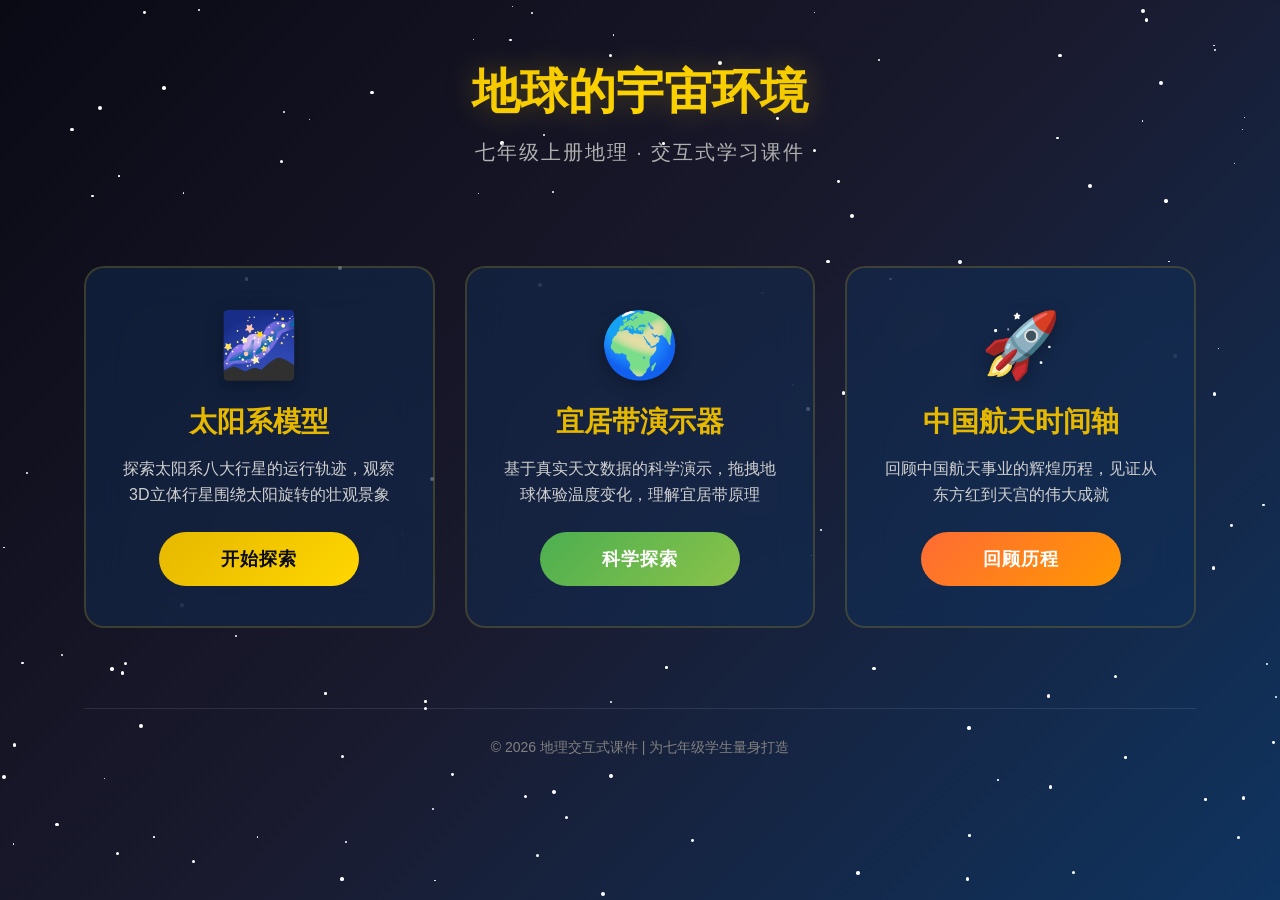
==== index.html @ 58a010bd "Add files via upload" ====
<!DOCTYPE html>
<html lang="zh-CN">
<head>
    <meta charset="UTF-8">
    <meta name="viewport" content="width=device-width, initial-scale=1.0">
    <title>地球的宇宙环境 - 交互式课件</title>
    
    <!-- CSS文件 -->
    <link rel="stylesheet" href="css/main.css">
    
    <!-- 响应式viewport设置 -->
    <meta name="viewport" content="width=device-width, initial-scale=1.0, maximum-scale=1.0, user-scalable=no">
    
    <!-- 移动端优化 -->
    <meta name="mobile-web-app-capable" content="yes">
    <meta name="apple-mobile-web-app-capable" content="yes">
    <meta name="apple-mobile-web-app-status-bar-style" content="black-translucent">
</head>
<body>
    <!-- 星空背景 -->
    <div class="stars" id="stars"></div>

    <div class="container">
        <header>
            <h1>地球的宇宙环境</h1>
            <p class="subtitle">七年级上册地理 · 交互式学习课件</p>
        </header>

        <main>
            <div class="modules-grid">
                <!-- 太阳系模型 -->
                <div class="module-card">
                    <span class="module-icon">🌌</span>
                    <h2 class="module-title">太阳系模型</h2>
                    <p class="module-description">
                        探索太阳系八大行星的运行轨迹，观察3D立体行星围绕太阳旋转的壮观景象
                    </p>
                    <button class="module-button" onclick="openModule('solar-system.html')">
                        开始探索
                    </button>
                </div>

                <!-- 宜居带演示器 -->
                <div class="module-card">
                    <span class="module-icon">🌍</span>
                    <h2 class="module-title">宜居带演示器</h2>
                    <p class="module-description">
                        基于真实天文数据的科学演示，拖拽地球体验温度变化，理解宜居带原理
                    </p>
                    <button class="module-button" onclick="openModule('habitable-zone-v2.html')" style="background: linear-gradient(135deg, #4caf50 0%, #8bc34a 100%); border-color: #4caf50; color: white;">
                        科学探索
                    </button>
                </div>

                <!-- 中国航天时间轴 -->
                <div class="module-card">
                    <span class="module-icon">🚀</span>
                    <h2 class="module-title">中国航天时间轴</h2>
                    <p class="module-description">
                        回顾中国航天事业的辉煌历程，见证从东方红到天宫的伟大成就
                    </p>
                    <button class="module-button" onclick="openModule('timeline-v2.html')" style="background: linear-gradient(135deg, #ff6b35 0%, #ff9800 100%); border-color: #ff6b35; color: white;">
                        回顾历程
                    </button>
                </div>
            </div>
        </main>

        <footer class="footer">
            <p>© 2026 地理交互式课件 | 为七年级学生量身打造</p>
        </footer>
    </div>

    <script>
        // 生成星空背景
        function createStars() {
            const starsContainer = document.getElementById('stars');
            const numberOfStars = window.innerWidth <= 768 ? 100 : 150;
            
            for (let i = 0; i < numberOfStars; i++) {
                const star = document.createElement('div');
                star.className = 'star';
                
                star.style.left = Math.random() * 100 + '%';
                star.style.top = Math.random() * 100 + '%';
                
                const size = Math.random() * 3 + 1;
                star.style.width = size + 'px';
                star.style.height = size + 'px';
                
                star.style.animationDelay = Math.random() * 3 + 's';
                
                starsContainer.appendChild(star);
            }
        }

        // 打开模块页面
        function openModule(page) {
            window.open(page, '_blank');
        }

        // 页面加载完成后初始化
        document.addEventListener('DOMContentLoaded', function() {
            createStars();
            
            // 添加页面加载动画
            document.body.style.opacity = '0';
            setTimeout(() => {
                document.body.style.transition = 'opacity 1s ease';
                document.body.style.opacity = '1';
            }, 100);
        });

        // 添加键盘导航
        document.addEventListener('keydown', function(e) {
            const buttons = document.querySelectorAll('.module-button');
            
            // 数字键1-3快速导航
            if (e.key >= '1' && e.key <= '3') {
                const indexKey = parseInt(e.key) - 1;
                if (buttons[indexKey]) {
                    buttons[indexKey].click();
                }
            }
        });
    </script>
</body>
</html>
---- css/main.css ----
/* 主导航页面样式 */
* {
    margin: 0;
    padding: 0;
    box-sizing: border-box;
}

body {
    font-family: 'Noto Sans SC', sans-serif;
    background: linear-gradient(135deg, #0a0a15 0%, #1a1a2e 50%, #0f3460 100%);
    color: #ffffff;
    min-height: 100vh;
    overflow-x: hidden;
    position: relative;
}

/* 星空背景动画 */
.stars {
    position: fixed;
    top: 0;
    left: 0;
    width: 100%;
    height: 100%;
    pointer-events: none;
    z-index: 1;
}

.star {
    position: absolute;
    background: white;
    border-radius: 50%;
    animation: twinkle 3s infinite;
}

@keyframes twinkle {
    0%, 100% { opacity: 0.3; }
    50% { opacity: 1; }
}

.container {
    max-width: clamp(800px, 90vw, 1200px);
    margin: 0 auto;
    padding: clamp(15px, 3vw, 20px);
    position: relative;
    z-index: 2;
}

header {
    text-align: center;
    margin-bottom: clamp(30px, 5vw, 60px);
    padding: clamp(20px, 4vw, 40px);
    animation: fadeInDown 1s ease;
}

@keyframes fadeInDown {
    from {
        opacity: 0;
        transform: translateY(-30px);
    }
    to {
        opacity: 1;
        transform: translateY(0);
    }
}

h1 {
    font-size: clamp(28px, 5vw, 48px);
    background: linear-gradient(135deg, #e6b800 0%, #ffd700 50%, #e6b800 100%);
    -webkit-background-clip: text;
    -webkit-text-fill-color: transparent;
    background-clip: text;
    margin-bottom: clamp(10px, 2vw, 15px);
    text-shadow: 0 0 30px rgba(230, 184, 0, 0.3);
    font-weight: 700;
}

.subtitle {
    font-size: clamp(16px, 3vw, 20px);
    color: #b0b0b0;
    letter-spacing: clamp(1px, 0.2vw, 2px);
}

.modules-grid {
    display: grid;
    grid-template-columns: repeat(auto-fit, minmax(clamp(280px, 35vw, 350px), 1fr));
    gap: clamp(20px, 3vw, 30px);
    margin-top: clamp(40px, 6vw, 60px);
}

.module-card {
    background: rgba(15, 52, 96, 0.4);
    backdrop-filter: blur(20px);
    border-radius: 20px;
    padding: clamp(25px, 4vw, 40px) clamp(20px, 3vw, 30px);
    text-align: center;
    border: 2px solid rgba(230, 184, 0, 0.2);
    transition: all 0.4s cubic-bezier(0.175, 0.885, 0.32, 1.275);
    position: relative;
    overflow: hidden;
    animation: fadeInUp 1s ease backwards;
}

.module-card:nth-child(1) { animation-delay: 0.2s; }
.module-card:nth-child(2) { animation-delay: 0.4s; }
.module-card:nth-child(3) { animation-delay: 0.6s; }

@keyframes fadeInUp {
    from {
        opacity: 0;
        transform: translateY(30px);
    }
    to {
        opacity: 1;
        transform: translateY(0);
    }
}

.module-card::before {
    content: '';
    position: absolute;
    top: -50%;
    left: -50%;
    width: 200%;
    height: 200%;
    background: radial-gradient(circle, rgba(230, 184, 0, 0.1) 0%, transparent 70%);
    transform: rotate(45deg);
    transition: all 0.6s ease;
    opacity: 0;
}

.module-card:hover::before {
    opacity: 1;
    transform: rotate(45deg) translate(20%, 20%);
}

.module-card:hover {
    transform: translateY(-10px) scale(1.02);
    border-color: rgba(230, 184, 0, 0.6);
    box-shadow: 0 20px 40px rgba(230, 184, 0, 0.2);
}

.module-icon {
    font-size: clamp(40px, 6vw, 64px);
    margin-bottom: clamp(15px, 3vw, 20px);
    display: block;
    filter: drop-shadow(0 4px 8px rgba(0, 0, 0, 0.3));
}

.module-title {
    font-size: clamp(20px, 4vw, 28px);
    color: #e6b800;
    margin-bottom: clamp(10px, 2vw, 15px);
    font-weight: 600;
}

.module-description {
    font-size: clamp(14px, 2.5vw, 16px);
    color: #d0d0d0;
    line-height: 1.6;
    margin-bottom: clamp(15px, 3vw, 25px);
}

.module-button {
    background: linear-gradient(135deg, #e6b800 0%, #ffd700 100%);
    color: #0a0a15;
    border: none;
    padding: clamp(12px, 2.5vw, 15px) clamp(25px, 4vw, 40px);
    font-size: clamp(14px, 2.5vw, 18px);
    font-weight: 600;
    border-radius: 50px;
    cursor: pointer;
    transition: all 0.3s ease;
    position: relative;
    overflow: hidden;
    text-transform: uppercase;
    letter-spacing: 1px;
    width: 100%;
    max-width: 200px;
}

.module-button::before {
    content: '';
    position: absolute;
    top: 50%;
    left: 50%;
    width: 0;
    height: 0;
    background: rgba(255, 255, 255, 0.3);
    border-radius: 50%;
    transform: translate(-50%, -50%);
    transition: width 0.6s, height 0.6s;
}

.module-button:hover::before {
    width: 300px;
    height: 300px;
}

.module-button:hover {
    transform: scale(1.05);
    box-shadow: 0 10px 25px rgba(230, 184, 0, 0.4);
}

.footer {
    text-align: center;
    margin-top: clamp(50px, 8vw, 80px);
    padding: clamp(20px, 3vw, 30px) 0;
    color: #808080;
    font-size: clamp(12px, 2vw, 14px);
    border-top: 1px solid rgba(255, 255, 255, 0.1);
}

/* 响应式设计 */
@media (max-width: 768px) {
    .modules-grid {
        grid-template-columns: 1fr;
        gap: clamp(15px, 3vw, 20px);
    }
    
    .module-card {
        padding: clamp(20px, 4vw, 30px) clamp(15px, 3vw, 20px);
    }
    
    .module-icon {
        font-size: clamp(32px, 5vw, 48px);
    }
    
    .module-title {
        font-size: clamp(18px, 3.5vw, 24px);
    }
    
    header {
        padding: clamp(15px, 3vw, 20px);
        margin-bottom: clamp(20px, 4vw, 30px);
    }
}

@media (max-width: 480px) {
    .container {
        padding: clamp(10px, 2vw, 15px);
    }
    
    h1 {
        font-size: clamp(24px, 4vw, 32px);
    }
    
    .subtitle {
        font-size: clamp(14px, 2.5vw, 16px);
    }
    
    .module-card {
        border-radius: 15px;
    }
    
    .module-button {
        font-size: clamp(12px, 2vw, 14px);
        padding: 10px 30px;
    }
}

/* 触摸设备优化 */
@media (hover: none) and (pointer: coarse) {
    .module-button {
        min-height: 44px;
    }
    
    .module-card {
        min-height: 44px;
    }
}

/* 高分辨率屏幕优化 */
@media (-webkit-min-device-pixel-ratio: 2), (min-resolution: 192dpi) {
    .module-button {
        border-width: 1px;
    }
}
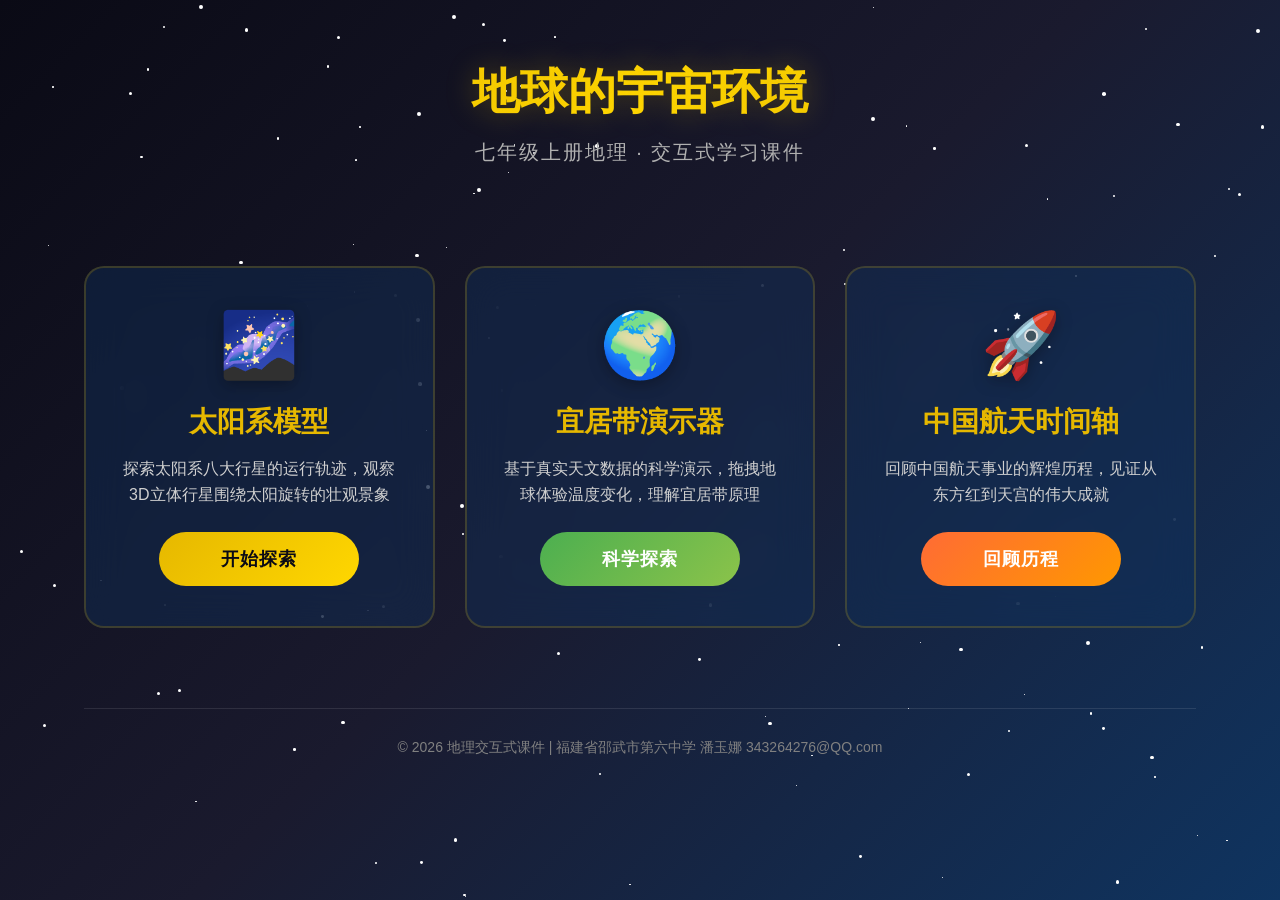
==== commit d5c1aab9: "Add files via upload" ====
--- a/index.html
+++ b/index.html
@@ -67,7 +67,7 @@
         </main>
 
         <footer class="footer">
-            <p>© 2026 地理交互式课件 | 为七年级学生量身打造</p>
+            <p>© 2026 地理交互式课件 | 福建省邵武市第六中学 潘玉娜  343264276@QQ.com</p>
         </footer>
     </div>
 
